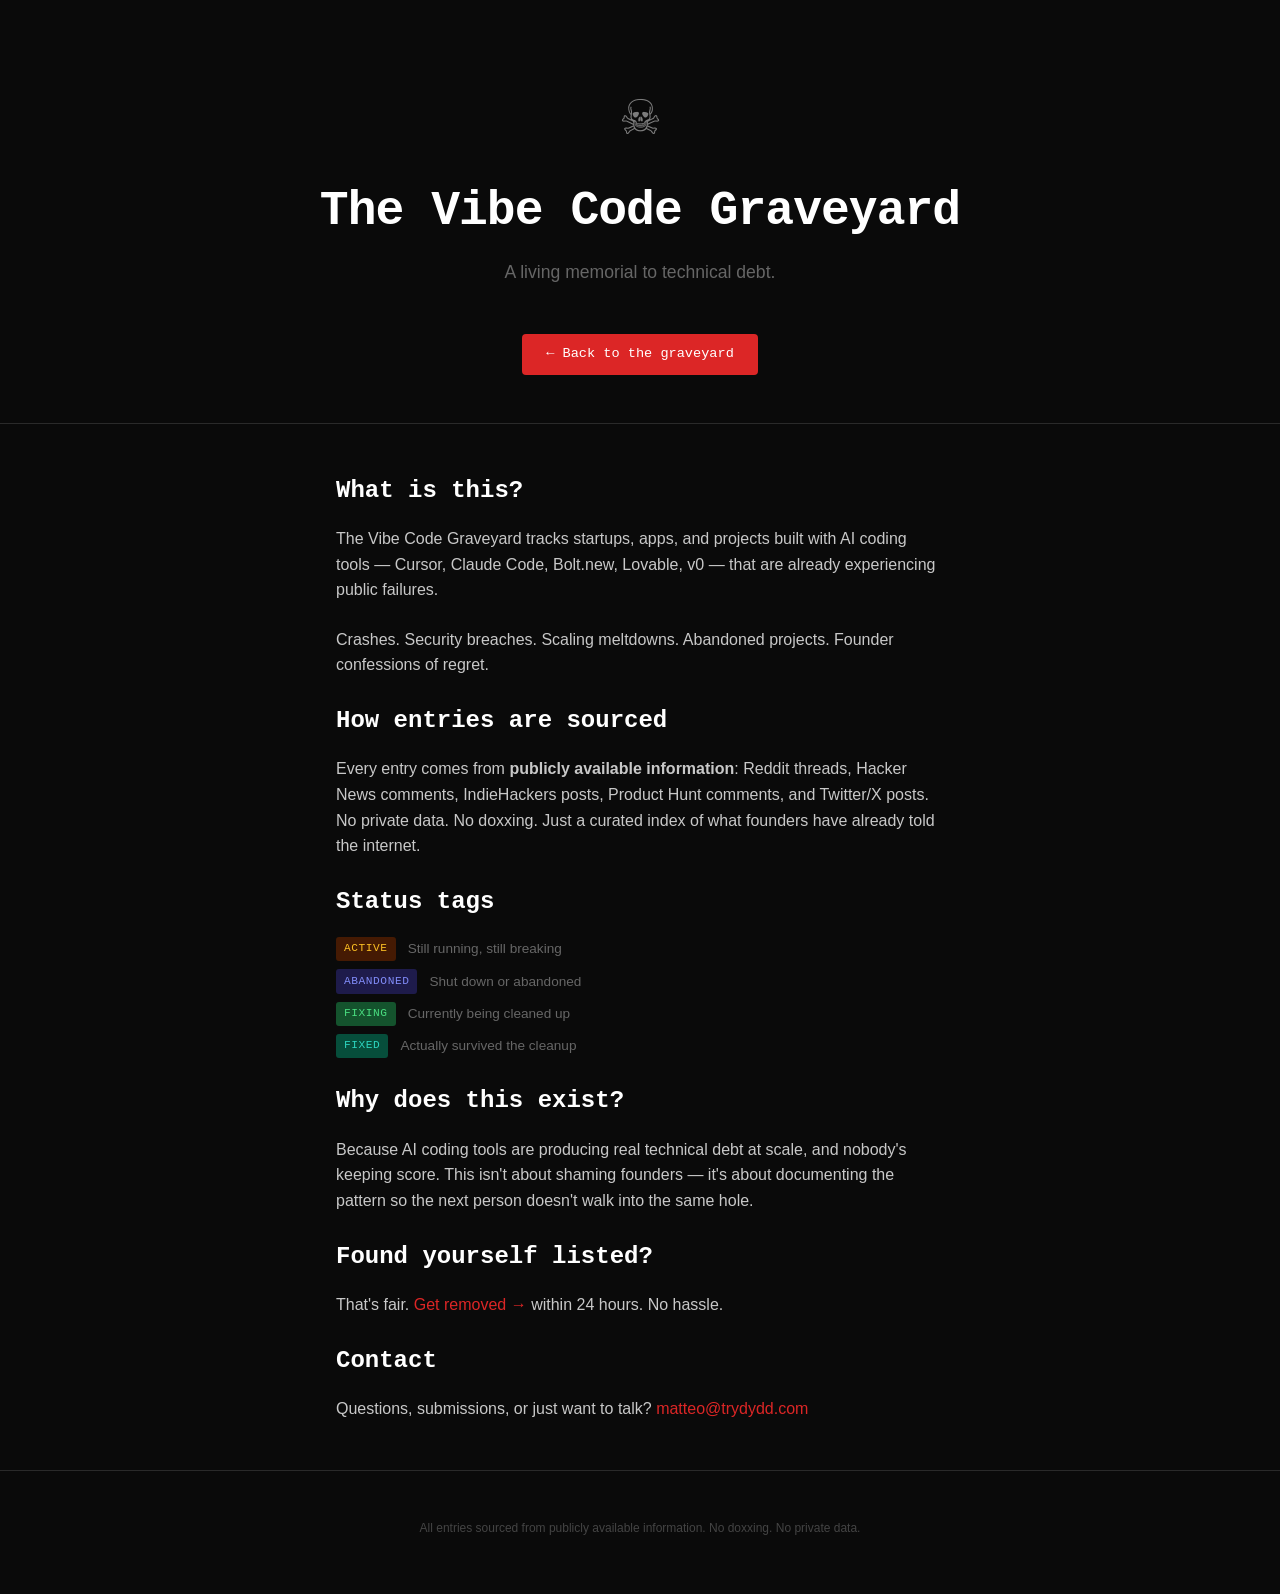
==== about.html @ 1b90cd61 "Initial: Vibe Code Graveyard — 12 seed entries, scraper, remove flow" ====
<!DOCTYPE html>
<html lang="en">
<head>
  <meta charset="UTF-8">
  <meta name="viewport" content="width=device-width, initial-scale=1.0">
  <title>About — The Vibe Code Graveyard</title>
  <link rel="stylesheet" href="style.css">
</head>
<body>
  <header>
    <div class="skull">☠</div>
    <h1>The Vibe Code Graveyard</h1>
    <p class="tagline">A living memorial to technical debt.</p>
    <a href="index.html" class="btn" style="margin-top: 1.5rem;">← Back to the graveyard</a>
  </header>

  <main style="max-width: 640px; margin: 0 auto; padding: 3rem 1rem;">
    <h2 style="font-family: var(--mono); color: #fff; margin-bottom: 1rem;">What is this?</h2>
    <p style="margin-bottom: 1.5rem; color: var(--text);">
      The Vibe Code Graveyard tracks startups, apps, and projects built with AI coding tools — Cursor, Claude Code, Bolt.new, Lovable, v0 — that are already experiencing public failures.
    </p>
    <p style="margin-bottom: 1.5rem; color: var(--text);">
      Crashes. Security breaches. Scaling meltdowns. Abandoned projects. Founder confessions of regret.
    </p>

    <h2 style="font-family: var(--mono); color: #fff; margin-bottom: 1rem;">How entries are sourced</h2>
    <p style="margin-bottom: 1.5rem; color: var(--text);">
      Every entry comes from <strong>publicly available information</strong>: Reddit threads, Hacker News comments, IndieHackers posts, Product Hunt comments, and Twitter/X posts. No private data. No doxxing. Just a curated index of what founders have already told the internet.
    </p>

    <h2 style="font-family: var(--mono); color: #fff; margin-bottom: 1rem;">Status tags</h2>
    <div style="display: flex; flex-direction: column; gap: 0.5rem; margin-bottom: 1.5rem;">
      <div style="display: flex; align-items: center; gap: 0.75rem;">
        <span class="entry-status status-active" style="font-size: 0.7rem;">Active</span>
        <span style="color: var(--text-dim); font-size: 0.85rem;">Still running, still breaking</span>
      </div>
      <div style="display: flex; align-items: center; gap: 0.75rem;">
        <span class="entry-status status-abandoned" style="font-size: 0.7rem;">Abandoned</span>
        <span style="color: var(--text-dim); font-size: 0.85rem;">Shut down or abandoned</span>
      </div>
      <div style="display: flex; align-items: center; gap: 0.75rem;">
        <span class="entry-status status-fixing" style="font-size: 0.7rem;">Fixing</span>
        <span style="color: var(--text-dim); font-size: 0.85rem;">Currently being cleaned up</span>
      </div>
      <div style="display: flex; align-items: center; gap: 0.75rem;">
        <span class="entry-status status-fixed" style="font-size: 0.7rem;">Fixed</span>
        <span style="color: var(--text-dim); font-size: 0.85rem;">Actually survived the cleanup</span>
      </div>
    </div>

    <h2 style="font-family: var(--mono); color: #fff; margin-bottom: 1rem;">Why does this exist?</h2>
    <p style="margin-bottom: 1.5rem; color: var(--text);">
      Because AI coding tools are producing real technical debt at scale, and nobody's keeping score. This isn't about shaming founders — it's about documenting the pattern so the next person doesn't walk into the same hole.
    </p>

    <h2 style="font-family: var(--mono); color: #fff; margin-bottom: 1rem;">Found yourself listed?</h2>
    <p style="margin-bottom: 1.5rem; color: var(--text);">
      That's fair. <a href="remove.html">Get removed →</a> within 24 hours. No hassle.
    </p>

    <h2 style="font-family: var(--mono); color: #fff; margin-bottom: 1rem;">Contact</h2>
    <p style="color: var(--text);">
      Questions, submissions, or just want to talk? <a href="mailto:matteo@trydydd.com">matteo@trydydd.com</a>
    </p>
  </main>

  <footer>
    <p class="fine-print">All entries sourced from publicly available information. No doxxing. No private data.</p>
  </footer>
</body>
</html>
---- style.css ----
/* === VIBE CODE GRAVEYARD — Dark, clinical, obituary aesthetic === */

:root {
  --bg: #0a0a0a;
  --surface: #141414;
  --surface-2: #1e1e1e;
  --border: #2a2a2a;
  --text: #c8c8c8;
  --text-dim: #666;
  --accent: #dc2626;
  --accent-dim: #7f1d1d;
  --mono: 'JetBrains Mono', 'Fira Code', 'SF Mono', monospace;
  --sans: -apple-system, BlinkMacSystemFont, 'Segoe UI', sans-serif;
}

* { margin: 0; padding: 0; box-sizing: border-box; }

body {
  background: var(--bg);
  color: var(--text);
  font-family: var(--sans);
  line-height: 1.6;
  min-height: 100vh;
}

a { color: var(--accent); text-decoration: none; }
a:hover { text-decoration: underline; }

/* HEADER */
header {
  text-align: center;
  padding: 5rem 1rem 3rem;
  border-bottom: 1px solid var(--border);
}

.skull {
  font-size: 3rem;
  margin-bottom: 1rem;
  opacity: 0.6;
}

h1 {
  font-family: var(--mono);
  font-size: clamp(1.75rem, 5vw, 3rem);
  color: #fff;
  letter-spacing: -0.02em;
  margin-bottom: 0.5rem;
}

.tagline {
  font-size: 1.1rem;
  color: var(--text-dim);
  max-width: 540px;
  margin: 0 auto 1.5rem;
}

.counter {
  font-family: var(--mono);
  font-size: 0.9rem;
  color: var(--accent);
  padding: 0.5rem 1rem;
  border: 1px solid var(--accent-dim);
  border-radius: 4px;
  display: inline-block;
}

/* FILTERS */
.filters {
  display: flex;
  justify-content: center;
  flex-wrap: wrap;
  gap: 0.5rem;
  padding: 1.5rem 1rem;
  border-bottom: 1px solid var(--border);
  background: var(--surface);
}

.filter-btn {
  font-family: var(--mono);
  font-size: 0.8rem;
  padding: 0.4rem 1rem;
  border: 1px solid var(--border);
  border-radius: 4px;
  background: transparent;
  color: var(--text-dim);
  cursor: pointer;
  transition: all 0.15s;
}

.filter-btn:hover {
  border-color: var(--accent);
  color: var(--accent);
}

.filter-btn.active {
  background: var(--accent);
  border-color: var(--accent);
  color: #fff;
}

/* GRAVEYARD GRID */
.graveyard {
  max-width: 1200px;
  margin: 0 auto;
  padding: 2rem 1rem;
}

.entries-grid {
  display: grid;
  grid-template-columns: repeat(auto-fill, minmax(340px, 1fr));
  gap: 1rem;
}

.entry-card {
  background: var(--surface);
  border: 1px solid var(--border);
  border-radius: 6px;
  padding: 1.25rem;
  transition: border-color 0.15s;
  display: flex;
  flex-direction: column;
  gap: 0.75rem;
}

.entry-card:hover {
  border-color: var(--accent-dim);
}

.entry-header {
  display: flex;
  justify-content: space-between;
  align-items: flex-start;
  gap: 0.5rem;
}

.entry-name {
  font-family: var(--mono);
  font-size: 1rem;
  color: #fff;
  font-weight: 600;
}

.entry-status {
  font-family: var(--mono);
  font-size: 0.65rem;
  text-transform: uppercase;
  letter-spacing: 0.05em;
  padding: 0.2rem 0.5rem;
  border-radius: 3px;
  white-space: nowrap;
  flex-shrink: 0;
}

.status-active { background: #451a03; color: #fbbf24; }
.status-abandoned { background: #1e1b4b; color: #818cf8; }
.status-fixing { background: #14532d; color: #4ade80; }
.status-fixed { background: #064e3b; color: #2dd4bf; }

.entry-tool {
  font-family: var(--mono);
  font-size: 0.75rem;
  color: var(--accent);
  text-transform: uppercase;
  letter-spacing: 0.03em;
}

.entry-description {
  font-size: 0.9rem;
  color: var(--text);
  line-height: 1.5;
}

.entry-meta {
  font-family: var(--mono);
  font-size: 0.7rem;
  color: var(--text-dim);
  display: flex;
  justify-content: space-between;
  align-items: center;
  margin-top: auto;
}

.entry-link {
  font-family: var(--mono);
  font-size: 0.75rem;
  color: var(--accent);
}

.entry-source {
  font-size: 0.7rem;
  color: var(--text-dim);
}

/* ABOUT PREVIEW */
.about-preview {
  max-width: 640px;
  margin: 3rem auto;
  padding: 2rem;
  text-align: center;
  border-top: 1px solid var(--border);
}

.about-preview h2 {
  font-family: var(--mono);
  color: #fff;
  margin-bottom: 1rem;
  font-size: 1.25rem;
}

.about-preview p {
  color: var(--text-dim);
  margin-bottom: 1rem;
  font-size: 0.95rem;
}

.btn {
  display: inline-block;
  font-family: var(--mono);
  font-size: 0.85rem;
  padding: 0.6rem 1.5rem;
  background: var(--accent);
  color: #fff;
  border-radius: 4px;
  text-decoration: none;
  transition: background 0.15s;
}

.btn:hover {
  background: #b91c1c;
  text-decoration: none;
}

/* FOOTER */
footer {
  text-align: center;
  padding: 3rem 1rem;
  border-top: 1px solid var(--border);
  color: var(--text-dim);
  font-size: 0.85rem;
}

footer p { margin-bottom: 0.5rem; }

.fine-print {
  font-size: 0.75rem;
  color: #444;
}

.contact {
  margin-top: 1rem;
}

/* RESPONSIVE */
@media (max-width: 480px) {
  .entries-grid {
    grid-template-columns: 1fr;
  }

  header { padding: 3rem 1rem 2rem; }

  .filters { padding: 1rem; }

  .filter-btn { font-size: 0.7rem; padding: 0.3rem 0.6rem; }
}

/* ENTRY FADE-IN ANIMATION */
@keyframes fadeIn {
  from { opacity: 0; transform: translateY(8px); }
  to { opacity: 1; transform: translateY(0); }
}

.entry-card {
  animation: fadeIn 0.3s ease-out;
}
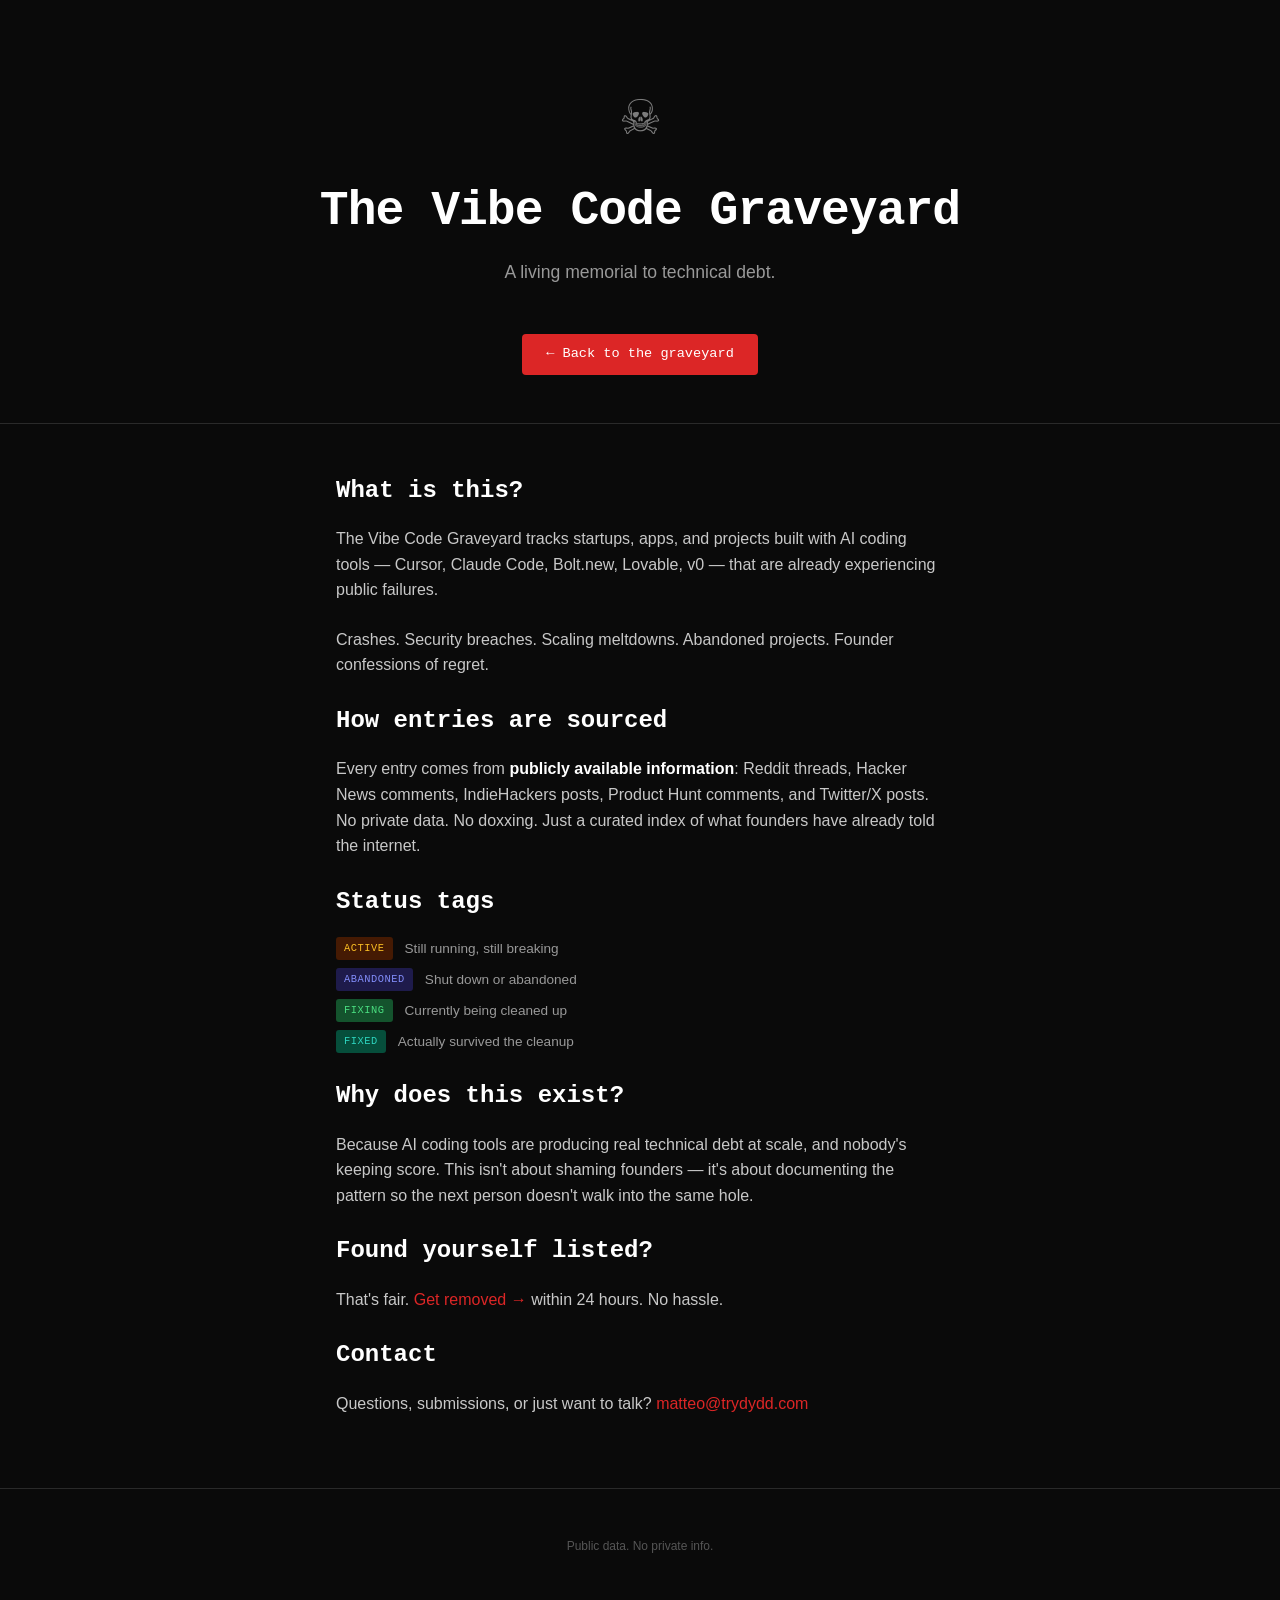
==== commit e0f355ea: "Audit pass: focus styles, inline→CSS classes, tablet breakpoint, reduced-motion, aria labels, trimme" ====
--- a/about.html
+++ b/about.html
@@ -8,64 +8,64 @@
 </head>
 <body>
   <header>
-    <div class="skull">☠</div>
+    <div class="skull" aria-hidden="true">☠</div>
     <h1>The Vibe Code Graveyard</h1>
     <p class="tagline">A living memorial to technical debt.</p>
     <a href="index.html" class="btn" style="margin-top: 1.5rem;">← Back to the graveyard</a>
   </header>
 
-  <main style="max-width: 640px; margin: 0 auto; padding: 3rem 1rem;">
-    <h2 style="font-family: var(--mono); color: #fff; margin-bottom: 1rem;">What is this?</h2>
-    <p style="margin-bottom: 1.5rem; color: var(--text);">
+  <main class="about-main">
+    <h2>What is this?</h2>
+    <p>
       The Vibe Code Graveyard tracks startups, apps, and projects built with AI coding tools — Cursor, Claude Code, Bolt.new, Lovable, v0 — that are already experiencing public failures.
     </p>
-    <p style="margin-bottom: 1.5rem; color: var(--text);">
+    <p>
       Crashes. Security breaches. Scaling meltdowns. Abandoned projects. Founder confessions of regret.
     </p>
 
-    <h2 style="font-family: var(--mono); color: #fff; margin-bottom: 1rem;">How entries are sourced</h2>
-    <p style="margin-bottom: 1.5rem; color: var(--text);">
+    <h2>How entries are sourced</h2>
+    <p>
       Every entry comes from <strong>publicly available information</strong>: Reddit threads, Hacker News comments, IndieHackers posts, Product Hunt comments, and Twitter/X posts. No private data. No doxxing. Just a curated index of what founders have already told the internet.
     </p>
 
-    <h2 style="font-family: var(--mono); color: #fff; margin-bottom: 1rem;">Status tags</h2>
-    <div style="display: flex; flex-direction: column; gap: 0.5rem; margin-bottom: 1.5rem;">
-      <div style="display: flex; align-items: center; gap: 0.75rem;">
-        <span class="entry-status status-active" style="font-size: 0.7rem;">Active</span>
-        <span style="color: var(--text-dim); font-size: 0.85rem;">Still running, still breaking</span>
+    <h2>Status tags</h2>
+    <div class="status-list">
+      <div class="status-item">
+        <span class="entry-status status-active">Active</span>
+        <span>Still running, still breaking</span>
       </div>
-      <div style="display: flex; align-items: center; gap: 0.75rem;">
-        <span class="entry-status status-abandoned" style="font-size: 0.7rem;">Abandoned</span>
-        <span style="color: var(--text-dim); font-size: 0.85rem;">Shut down or abandoned</span>
+      <div class="status-item">
+        <span class="entry-status status-abandoned">Abandoned</span>
+        <span>Shut down or abandoned</span>
       </div>
-      <div style="display: flex; align-items: center; gap: 0.75rem;">
-        <span class="entry-status status-fixing" style="font-size: 0.7rem;">Fixing</span>
-        <span style="color: var(--text-dim); font-size: 0.85rem;">Currently being cleaned up</span>
+      <div class="status-item">
+        <span class="entry-status status-fixing">Fixing</span>
+        <span>Currently being cleaned up</span>
       </div>
-      <div style="display: flex; align-items: center; gap: 0.75rem;">
-        <span class="entry-status status-fixed" style="font-size: 0.7rem;">Fixed</span>
-        <span style="color: var(--text-dim); font-size: 0.85rem;">Actually survived the cleanup</span>
+      <div class="status-item">
+        <span class="entry-status status-fixed">Fixed</span>
+        <span>Actually survived the cleanup</span>
       </div>
     </div>
 
-    <h2 style="font-family: var(--mono); color: #fff; margin-bottom: 1rem;">Why does this exist?</h2>
-    <p style="margin-bottom: 1.5rem; color: var(--text);">
+    <h2>Why does this exist?</h2>
+    <p>
       Because AI coding tools are producing real technical debt at scale, and nobody's keeping score. This isn't about shaming founders — it's about documenting the pattern so the next person doesn't walk into the same hole.
     </p>
 
-    <h2 style="font-family: var(--mono); color: #fff; margin-bottom: 1rem;">Found yourself listed?</h2>
-    <p style="margin-bottom: 1.5rem; color: var(--text);">
+    <h2>Found yourself listed?</h2>
+    <p>
       That's fair. <a href="remove.html">Get removed →</a> within 24 hours. No hassle.
     </p>
 
-    <h2 style="font-family: var(--mono); color: #fff; margin-bottom: 1rem;">Contact</h2>
-    <p style="color: var(--text);">
+    <h2>Contact</h2>
+    <p>
       Questions, submissions, or just want to talk? <a href="mailto:matteo@trydydd.com">matteo@trydydd.com</a>
     </p>
   </main>
 
   <footer>
-    <p class="fine-print">All entries sourced from publicly available information. No doxxing. No private data.</p>
+    <p class="fine-print">Public data. No private info.</p>
   </footer>
 </body>
 </html>
--- a/style.css
+++ b/style.css
@@ -6,11 +6,22 @@
   --surface-2: #1e1e1e;
   --border: #2a2a2a;
   --text: #c8c8c8;
-  --text-dim: #666;
+  --text-dim: #999;
+  --fine: #555;
   --accent: #dc2626;
   --accent-dim: #7f1d1d;
   --mono: 'JetBrains Mono', 'Fira Code', 'SF Mono', monospace;
   --sans: -apple-system, BlinkMacSystemFont, 'Segoe UI', sans-serif;
+
+  /* Status colors */
+  --status-active-bg: #451a03;
+  --status-active-fg: #fbbf24;
+  --status-abandoned-bg: #1e1b4b;
+  --status-abandoned-fg: #818cf8;
+  --status-fixing-bg: #14532d;
+  --status-fixing-fg: #4ade80;
+  --status-fixed-bg: #064e3b;
+  --status-fixed-fg: #2dd4bf;
 }
 
 * { margin: 0; padding: 0; box-sizing: border-box; }
@@ -25,6 +36,12 @@
 
 a { color: var(--accent); text-decoration: none; }
 a:hover { text-decoration: underline; }
+
+/* FOCUS — accessible keyboard navigation */
+*:focus-visible {
+  outline: 2px solid var(--accent);
+  outline-offset: 2px;
+}
 
 /* HEADER */
 header {
@@ -151,10 +168,10 @@
   flex-shrink: 0;
 }
 
-.status-active { background: #451a03; color: #fbbf24; }
-.status-abandoned { background: #1e1b4b; color: #818cf8; }
-.status-fixing { background: #14532d; color: #4ade80; }
-.status-fixed { background: #064e3b; color: #2dd4bf; }
+.status-active { background: var(--status-active-bg); color: var(--status-active-fg); }
+.status-abandoned { background: var(--status-abandoned-bg); color: var(--status-abandoned-fg); }
+.status-fixing { background: var(--status-fixing-bg); color: var(--status-fixing-fg); }
+.status-fixed { background: var(--status-fixed-bg); color: var(--status-fixed-fg); }
 
 .entry-tool {
   font-family: var(--mono);
@@ -213,6 +230,7 @@
   font-size: 0.95rem;
 }
 
+/* BUTTONS */
 .btn {
   display: inline-block;
   font-family: var(--mono);
@@ -228,6 +246,11 @@
 .btn:hover {
   background: #b91c1c;
   text-decoration: none;
+}
+
+.btn:disabled {
+  opacity: 0.5;
+  cursor: not-allowed;
 }
 
 /* FOOTER */
@@ -243,14 +266,188 @@
 
 .fine-print {
   font-size: 0.75rem;
-  color: #444;
+  color: var(--fine);
 }
 
 .contact {
   margin-top: 1rem;
 }
 
-/* RESPONSIVE */
+/* ====== REMOVAL PAGE ====== */
+.remove-main {
+  max-width: 540px;
+  margin: 0 auto;
+  padding: 3rem 1rem;
+}
+
+.remove-panel {
+  background: var(--surface);
+  border: 1px solid var(--border);
+  border-radius: 6px;
+  padding: 2rem;
+  margin-bottom: 2rem;
+}
+
+.remove-panel h2 {
+  font-family: var(--mono);
+  color: #fff;
+  font-size: 1.1rem;
+  margin-bottom: 1.5rem;
+}
+
+.form-group {
+  margin-bottom: 1.25rem;
+}
+
+.form-label {
+  display: block;
+  font-family: var(--mono);
+  font-size: 0.8rem;
+  color: var(--text-dim);
+  margin-bottom: 0.4rem;
+}
+
+.form-input {
+  width: 100%;
+  padding: 0.6rem 0.75rem;
+  background: var(--bg);
+  border: 1px solid var(--border);
+  border-radius: 4px;
+  color: var(--text);
+  font-family: var(--mono);
+  font-size: 0.9rem;
+  transition: border-color 0.15s;
+}
+
+.form-input:focus {
+  border-color: var(--accent);
+  outline: none;
+}
+
+.form-checkbox-group {
+  margin-bottom: 1.5rem;
+}
+
+.form-checkbox-label {
+  display: flex;
+  align-items: flex-start;
+  gap: 0.5rem;
+  cursor: pointer;
+}
+
+.form-checkbox-label input {
+  margin-top: 0.2rem;
+  accent-color: var(--accent);
+}
+
+.form-checkbox-text {
+  font-size: 0.85rem;
+  color: var(--text);
+  line-height: 1.4;
+}
+
+.form-submit {
+  width: 100%;
+  text-align: center;
+  border: none;
+  cursor: pointer;
+  font-family: var(--mono);
+}
+
+.form-status {
+  display: none;
+  margin-top: 1rem;
+  padding: 0.75rem 1rem;
+  border-radius: 4px;
+  font-family: var(--mono);
+  font-size: 0.85rem;
+}
+
+.form-status.visible { display: block; }
+.form-status.success { background: var(--status-fixing-bg); color: var(--status-fixing-fg); }
+.form-status.warning { background: var(--status-active-bg); color: var(--status-active-fg); }
+
+/* Fallback email panel */
+.fallback-panel {
+  background: var(--surface);
+  border: 1px solid var(--accent-dim);
+  border-radius: 6px;
+  padding: 1.5rem;
+}
+
+.fallback-panel h3 {
+  font-family: var(--mono);
+  color: #fff;
+  font-size: 0.95rem;
+  margin-bottom: 0.75rem;
+}
+
+.fallback-panel p {
+  color: var(--text-dim);
+  font-size: 0.85rem;
+  margin-bottom: 0;
+}
+
+/* ====== ABOUT PAGE ====== */
+.about-main {
+  max-width: 640px;
+  margin: 0 auto;
+  padding: 3rem 1rem;
+}
+
+.about-main h2 {
+  font-family: var(--mono);
+  color: #fff;
+  margin-bottom: 1rem;
+}
+
+.about-main p {
+  margin-bottom: 1.5rem;
+  color: var(--text);
+}
+
+.about-main strong {
+  color: #fff;
+}
+
+.status-list {
+  display: flex;
+  flex-direction: column;
+  gap: 0.5rem;
+  margin-bottom: 1.5rem;
+}
+
+.status-item {
+  display: flex;
+  align-items: center;
+  gap: 0.75rem;
+}
+
+.status-item span:last-child {
+  color: var(--text-dim);
+  font-size: 0.85rem;
+}
+
+/* ENTRY FADE-IN ANIMATION */
+@keyframes fadeIn {
+  from { opacity: 0; transform: translateY(8px); }
+  to { opacity: 1; transform: translateY(0); }
+}
+
+@media (prefers-reduced-motion: no-preference) {
+  .entry-card {
+    animation: fadeIn 0.3s ease-out;
+  }
+}
+
+/* RESPONSIVE — Tablet */
+@media (max-width: 768px) and (min-width: 481px) {
+  .entries-grid {
+    grid-template-columns: repeat(2, 1fr);
+  }
+}
+
+/* RESPONSIVE — Mobile */
 @media (max-width: 480px) {
   .entries-grid {
     grid-template-columns: 1fr;
@@ -258,17 +455,15 @@
 
   header { padding: 3rem 1rem 2rem; }
 
-  .filters { padding: 1rem; }
-
-  .filter-btn { font-size: 0.7rem; padding: 0.3rem 0.6rem; }
-}
-
-/* ENTRY FADE-IN ANIMATION */
-@keyframes fadeIn {
-  from { opacity: 0; transform: translateY(8px); }
-  to { opacity: 1; transform: translateY(0); }
-}
-
-.entry-card {
-  animation: fadeIn 0.3s ease-out;
-}
+  .filters {
+    padding: 1rem;
+    justify-content: flex-start;
+    overflow-x: auto;
+    flex-wrap: nowrap;
+    -webkit-overflow-scrolling: touch;
+    scrollbar-width: none;
+  }
+  .filters::-webkit-scrollbar { display: none; }
+
+  .filter-btn { flex-shrink: 0; font-size: 0.7rem; padding: 0.3rem 0.6rem; }
+}
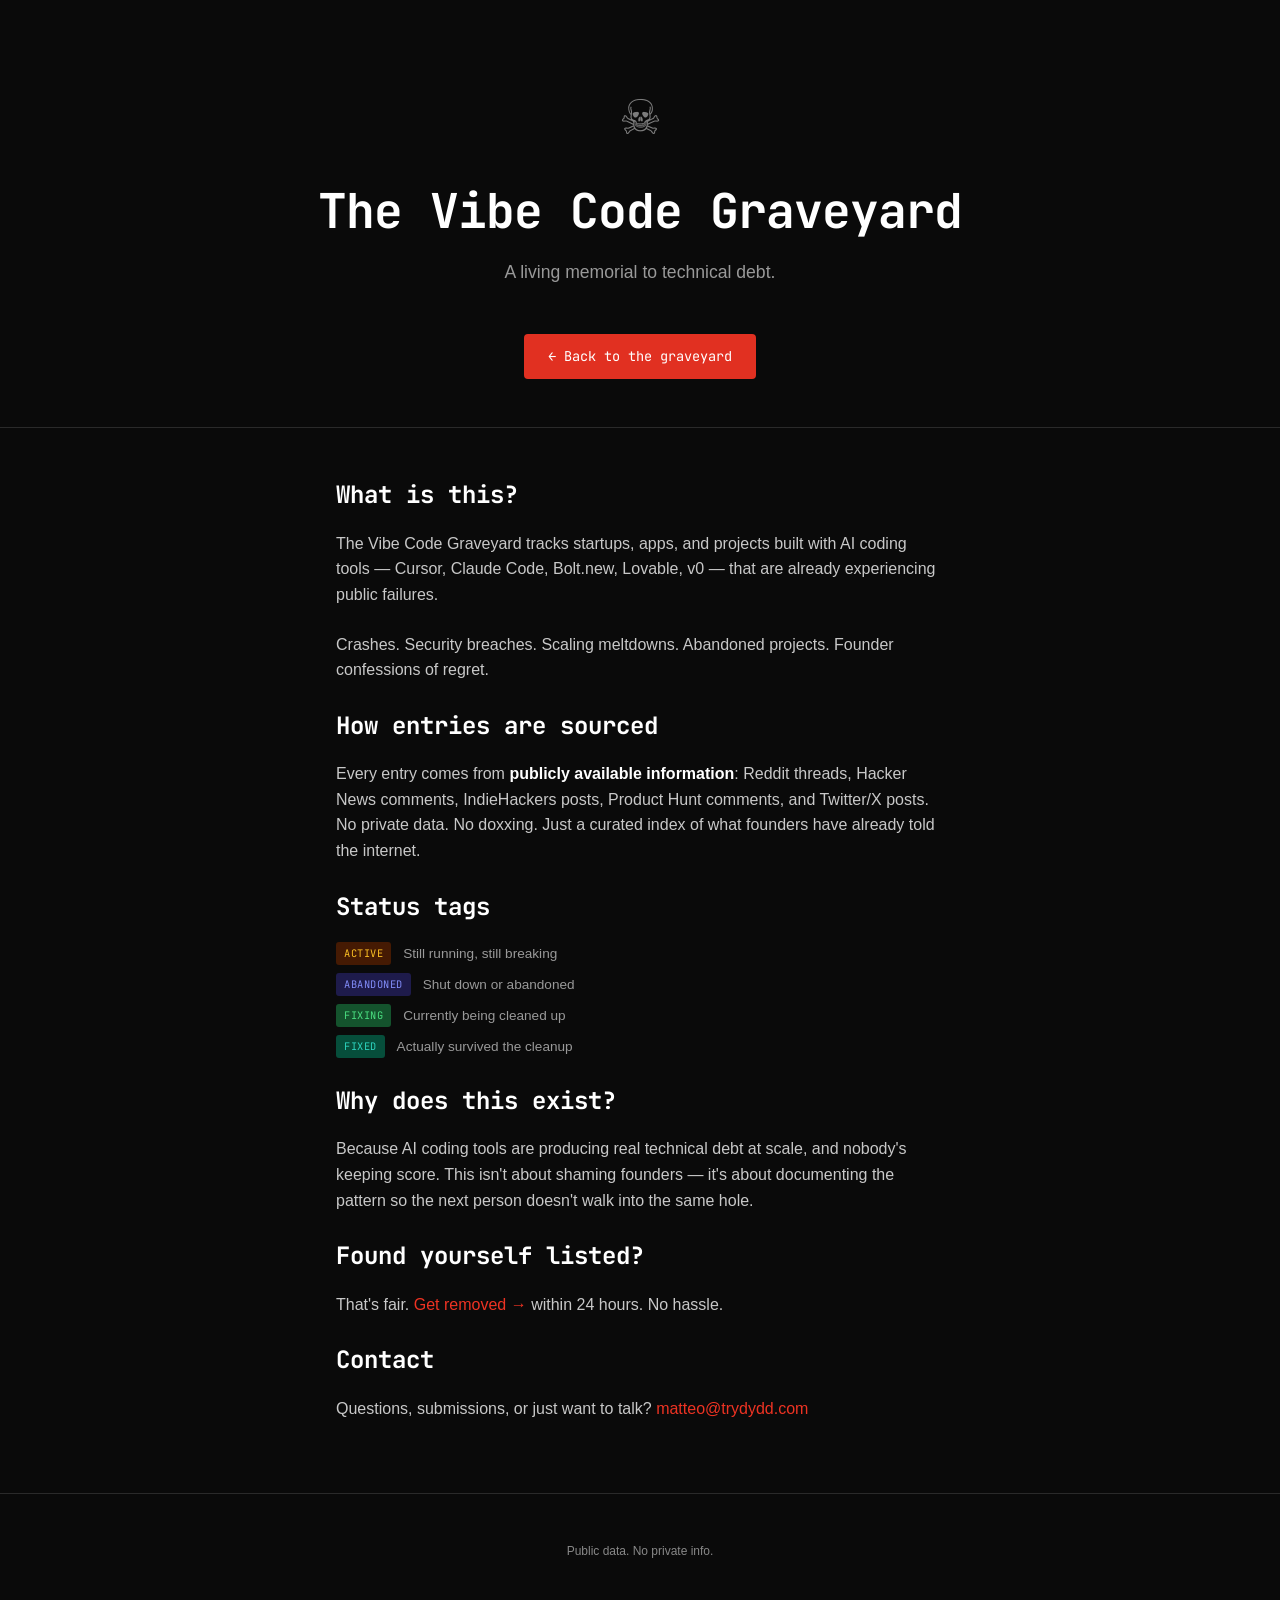
==== commit 786fb781: "Polish: fix contrast, tokenize colors, tighten typography & motion - Split accent into --accent (tex" ====
--- a/about.html
+++ b/about.html
@@ -4,17 +4,27 @@
   <meta charset="UTF-8">
   <meta name="viewport" content="width=device-width, initial-scale=1.0">
   <title>About — The Vibe Code Graveyard</title>
+  <meta name="description" content="How the Vibe Code Graveyard works — entry sourcing, status tags, and removal policy.">
+  <link rel="canonical" href="https://vibegraveyard.com/about.html">
+  <meta property="og:title" content="About — The Vibe Code Graveyard">
+  <meta property="og:description" content="How the Vibe Code Graveyard works — entry sourcing, status tags, and removal policy.">
+  <meta property="og:type" content="website">
+  <meta name="twitter:card" content="summary">
   <link rel="stylesheet" href="style.css">
+  <link rel="preconnect" href="https://fonts.googleapis.com">
+  <link rel="preconnect" href="https://fonts.gstatic.com" crossorigin>
+  <link href="https://fonts.googleapis.com/css2?family=JetBrains+Mono:wght@400;600;700&display=swap" rel="stylesheet">
 </head>
 <body>
+  <a href="#main-content" class="skip-link">Skip to content</a>
   <header>
     <div class="skull" aria-hidden="true">☠</div>
     <h1>The Vibe Code Graveyard</h1>
     <p class="tagline">A living memorial to technical debt.</p>
-    <a href="index.html" class="btn" style="margin-top: 1.5rem;">← Back to the graveyard</a>
+    <a href="index.html" class="btn back-link">← Back to the graveyard</a>
   </header>
 
-  <main class="about-main">
+  <main class="about-main" id="main-content">
     <h2>What is this?</h2>
     <p>
       The Vibe Code Graveyard tracks startups, apps, and projects built with AI coding tools — Cursor, Claude Code, Bolt.new, Lovable, v0 — that are already experiencing public failures.
--- a/style.css
+++ b/style.css
@@ -7,9 +7,11 @@
   --border: #2a2a2a;
   --text: #c8c8c8;
   --text-dim: #999;
-  --fine: #555;
-  --accent: #dc2626;
+  --fine: #888;
+  --accent: #ee3323;
+  --accent-bg: #e13021;
   --accent-dim: #7f1d1d;
+  --white: #ffffff;
   --mono: 'JetBrains Mono', 'Fira Code', 'SF Mono', monospace;
   --sans: -apple-system, BlinkMacSystemFont, 'Segoe UI', sans-serif;
 
@@ -59,9 +61,10 @@
 h1 {
   font-family: var(--mono);
   font-size: clamp(1.75rem, 5vw, 3rem);
-  color: #fff;
+  color: var(--white);
   letter-spacing: -0.02em;
   margin-bottom: 0.5rem;
+  text-wrap: balance;
 }
 
 .tagline {
@@ -94,14 +97,14 @@
 
 .filter-btn {
   font-family: var(--mono);
-  font-size: 0.8rem;
-  padding: 0.4rem 1rem;
+  font-size: 0.85rem;
+  padding: 0.65rem 1rem;
   border: 1px solid var(--border);
   border-radius: 4px;
   background: transparent;
   color: var(--text-dim);
   cursor: pointer;
-  transition: all 0.15s;
+  transition: border-color 0.15s, color 0.15s;
 }
 
 .filter-btn:hover {
@@ -110,9 +113,9 @@
 }
 
 .filter-btn.active {
-  background: var(--accent);
-  border-color: var(--accent);
-  color: #fff;
+  background: var(--accent-bg);
+  border-color: var(--accent-bg);
+  color: var(--white);
 }
 
 /* GRAVEYARD GRID */
@@ -153,7 +156,7 @@
 .entry-name {
   font-family: var(--mono);
   font-size: 1rem;
-  color: #fff;
+  color: var(--white);
   font-weight: 600;
 }
 
@@ -219,9 +222,10 @@
 
 .about-preview h2 {
   font-family: var(--mono);
-  color: #fff;
+  color: var(--white);
   margin-bottom: 1rem;
   font-size: 1.25rem;
+  text-wrap: balance;
 }
 
 .about-preview p {
@@ -235,16 +239,16 @@
   display: inline-block;
   font-family: var(--mono);
   font-size: 0.85rem;
-  padding: 0.6rem 1.5rem;
-  background: var(--accent);
-  color: #fff;
+  padding: 0.75rem 1.5rem;
+  background: var(--accent-bg);
+  color: var(--white);
   border-radius: 4px;
   text-decoration: none;
-  transition: background 0.15s;
+  transition: background-color 0.15s;
 }
 
 .btn:hover {
-  background: #b91c1c;
+  background: var(--accent-hover);
   text-decoration: none;
 }
 
@@ -252,6 +256,9 @@
   opacity: 0.5;
   cursor: not-allowed;
 }
+
+.back-link { margin-top: 1.5rem; }
+.back-link--compact { margin-top: 1rem; }
 
 /* FOOTER */
 footer {
@@ -290,9 +297,10 @@
 
 .remove-panel h2 {
   font-family: var(--mono);
-  color: #fff;
+  color: var(--white);
   font-size: 1.1rem;
   margin-bottom: 1.5rem;
+  text-wrap: balance;
 }
 
 .form-group {
@@ -377,9 +385,10 @@
 
 .fallback-panel h3 {
   font-family: var(--mono);
-  color: #fff;
+  color: var(--white);
   font-size: 0.95rem;
   margin-bottom: 0.75rem;
+  text-wrap: balance;
 }
 
 .fallback-panel p {
@@ -397,8 +406,9 @@
 
 .about-main h2 {
   font-family: var(--mono);
-  color: #fff;
+  color: var(--white);
   margin-bottom: 1rem;
+  text-wrap: balance;
 }
 
 .about-main p {
@@ -407,7 +417,7 @@
 }
 
 .about-main strong {
-  color: #fff;
+  color: var(--white);
 }
 
 .status-list {
@@ -438,6 +448,44 @@
   .entry-card {
     animation: fadeIn 0.3s ease-out;
   }
+}
+
+/* SKIP LINK — accessible keyboard navigation */
+.skip-link {
+  position: absolute;
+  left: -9999px;
+  top: auto;
+  width: 1px;
+  height: 1px;
+  overflow: hidden;
+  z-index: 100;
+}
+.skip-link:focus {
+  position: static;
+  width: auto;
+  height: auto;
+  overflow: visible;
+  background: var(--accent);
+  color: var(--white);
+}
+
+/* REDUCED MOTION — kill all transitions and animations */
+@media (prefers-reduced-motion: reduce) {
+  *, *::before, *::after {
+    transition-duration: 0.01ms !important;
+    animation-duration: 0.01ms !important;
+    animation-iteration-count: 1 !important;
+  }
+}
+
+/* NO RESULTS — empty state */
+.no-results {
+  color: var(--text-dim);
+  font-family: var(--mono);
+  font-size: 0.85rem;
+  grid-column: 1 / -1;
+  text-align: center;
+  padding: 3rem 0;
 }
 
 /* RESPONSIVE — Tablet */
@@ -465,5 +513,5 @@
   }
   .filters::-webkit-scrollbar { display: none; }
 
-  .filter-btn { flex-shrink: 0; font-size: 0.7rem; padding: 0.3rem 0.6rem; }
-}
+  .filter-btn { flex-shrink: 0; font-size: 0.8rem; padding: 0.55rem 0.75rem; }
+}
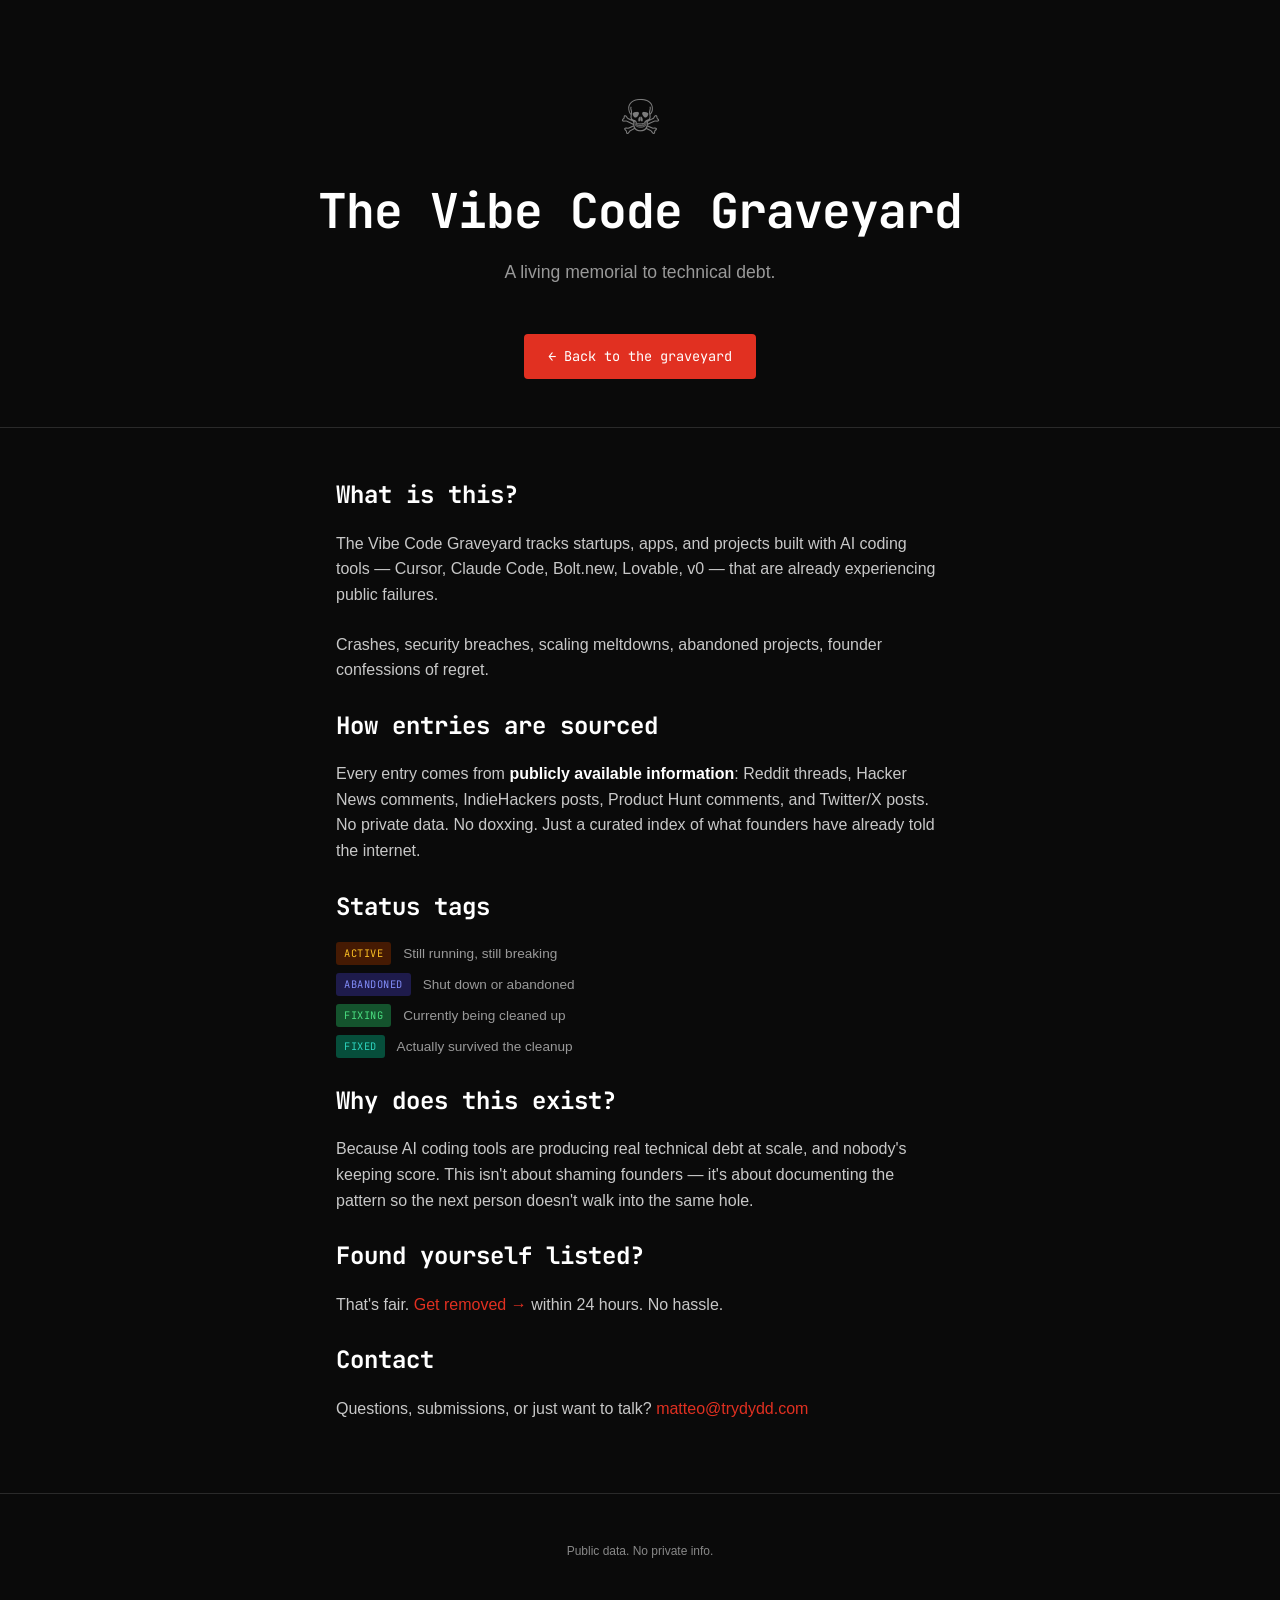
==== commit ca3e0691: "Fix color system, filter bugs, counter duplication, and XSS vulnerabilities - CSS: correct --accent " ====
--- a/about.html
+++ b/about.html
@@ -30,7 +30,7 @@
       The Vibe Code Graveyard tracks startups, apps, and projects built with AI coding tools — Cursor, Claude Code, Bolt.new, Lovable, v0 — that are already experiencing public failures.
     </p>
     <p>
-      Crashes. Security breaches. Scaling meltdowns. Abandoned projects. Founder confessions of regret.
+      Crashes, security breaches, scaling meltdowns, abandoned projects, founder confessions of regret.
     </p>
 
     <h2>How entries are sourced</h2>
--- a/style.css
+++ b/style.css
@@ -8,8 +8,8 @@
   --text: #c8c8c8;
   --text-dim: #999;
   --fine: #888;
-  --accent: #ee3323;
-  --accent-bg: #e13021;
+  --accent: #e13021;
+  --accent-hover: #b91c1c;
   --accent-dim: #7f1d1d;
   --white: #ffffff;
   --mono: 'JetBrains Mono', 'Fira Code', 'SF Mono', monospace;
@@ -113,8 +113,8 @@
 }
 
 .filter-btn.active {
-  background: var(--accent-bg);
-  border-color: var(--accent-bg);
+  background: var(--accent);
+  border-color: var(--accent);
   color: var(--white);
 }
 
@@ -240,7 +240,7 @@
   font-family: var(--mono);
   font-size: 0.85rem;
   padding: 0.75rem 1.5rem;
-  background: var(--accent-bg);
+  background: var(--accent);
   color: var(--white);
   border-radius: 4px;
   text-decoration: none;
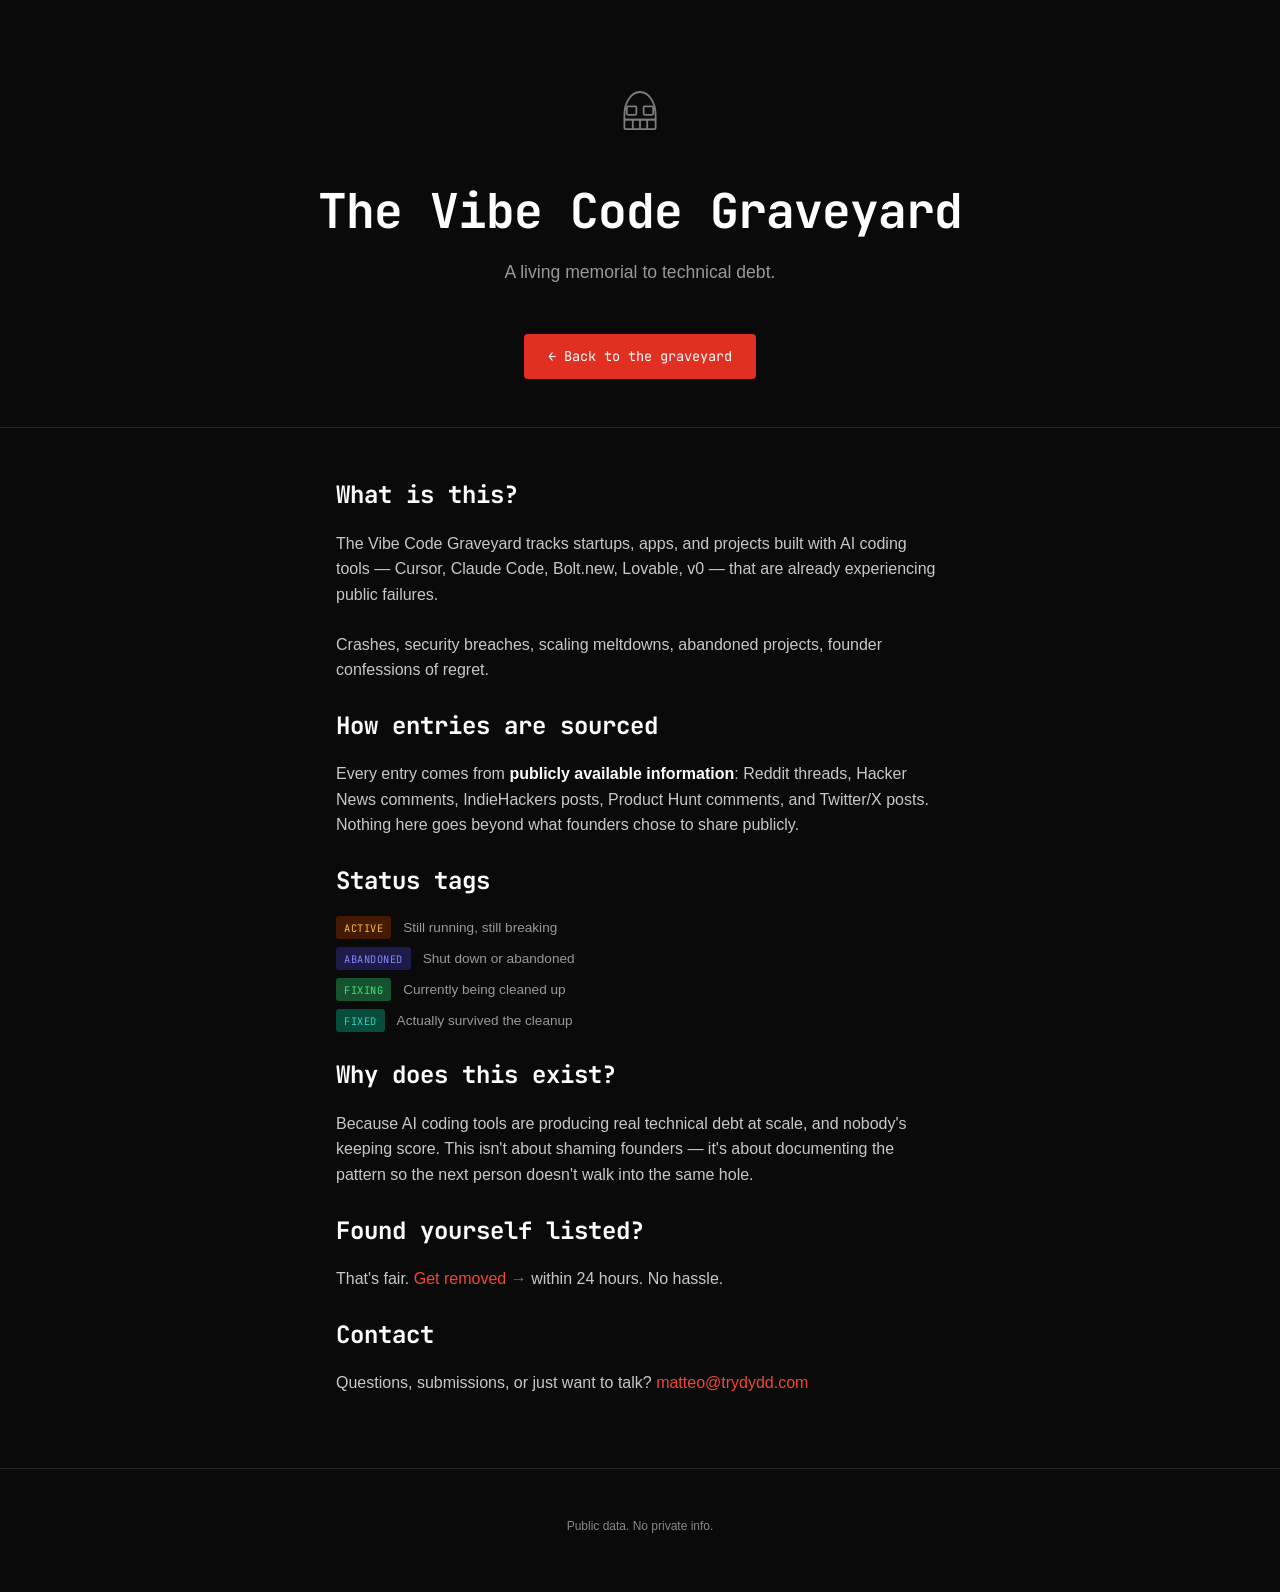
==== commit 4171ceef: "Fix all audit findings: contrast, touch targets, a11y, copy, tokens Accessibility (P1): - Split --ac" ====
--- a/about.html
+++ b/about.html
@@ -18,7 +18,17 @@
 <body>
   <a href="#main-content" class="skip-link">Skip to content</a>
   <header>
-    <div class="skull" aria-hidden="true">☠</div>
+    <div class="skull" aria-hidden="true">
+      <svg width="1em" height="1em" viewBox="0 0 40 40" fill="none" stroke="currentColor" stroke-width="1.5">
+        <path d="M7 28V24A13 19 0 0 1 33 24V28H7Z"/>
+        <rect x="7" y="28" width="26" height="8" rx="1"/>
+        <rect x="9" y="17" width="8" height="7" rx="1"/>
+        <rect x="23" y="17" width="8" height="7" rx="1"/>
+        <line x1="14" y1="28" x2="14" y2="36"/>
+        <line x1="20" y1="28" x2="20" y2="36"/>
+        <line x1="26" y1="28" x2="26" y2="36"/>
+      </svg>
+    </div>
     <h1>The Vibe Code Graveyard</h1>
     <p class="tagline">A living memorial to technical debt.</p>
     <a href="index.html" class="btn back-link">← Back to the graveyard</a>
@@ -35,7 +45,7 @@
 
     <h2>How entries are sourced</h2>
     <p>
-      Every entry comes from <strong>publicly available information</strong>: Reddit threads, Hacker News comments, IndieHackers posts, Product Hunt comments, and Twitter/X posts. No private data. No doxxing. Just a curated index of what founders have already told the internet.
+      Every entry comes from <strong>publicly available information</strong>: Reddit threads, Hacker News comments, IndieHackers posts, Product Hunt comments, and Twitter/X posts. Nothing here goes beyond what founders chose to share publicly.
     </p>
 
     <h2>Status tags</h2>
--- a/style.css
+++ b/style.css
@@ -9,6 +9,7 @@
   --text-dim: #999;
   --fine: #888;
   --accent: #e13021;
+  --accent-text: #f04832;
   --accent-hover: #b91c1c;
   --accent-dim: #7f1d1d;
   --white: #ffffff;
@@ -36,7 +37,7 @@
   min-height: 100vh;
 }
 
-a { color: var(--accent); text-decoration: none; }
+a { color: var(--accent-text); text-decoration: none; }
 a:hover { text-decoration: underline; }
 
 /* FOCUS — accessible keyboard navigation */
@@ -77,7 +78,7 @@
 .counter {
   font-family: var(--mono);
   font-size: 0.9rem;
-  color: var(--accent);
+  color: var(--accent-text);
   padding: 0.5rem 1rem;
   border: 1px solid var(--accent-dim);
   border-radius: 4px;
@@ -98,7 +99,7 @@
 .filter-btn {
   font-family: var(--mono);
   font-size: 0.85rem;
-  padding: 0.65rem 1rem;
+  padding: 0.75rem 1rem;
   border: 1px solid var(--border);
   border-radius: 4px;
   background: transparent;
@@ -109,7 +110,7 @@
 
 .filter-btn:hover {
   border-color: var(--accent);
-  color: var(--accent);
+  color: var(--accent-text);
 }
 
 .filter-btn.active {
@@ -179,7 +180,7 @@
 .entry-tool {
   font-family: var(--mono);
   font-size: 0.75rem;
-  color: var(--accent);
+  color: var(--accent-text);
   text-transform: uppercase;
   letter-spacing: 0.03em;
 }
@@ -203,7 +204,7 @@
 .entry-link {
   font-family: var(--mono);
   font-size: 0.75rem;
-  color: var(--accent);
+  color: var(--accent-text);
 }
 
 .entry-source {
@@ -318,6 +319,7 @@
 .form-input {
   width: 100%;
   padding: 0.6rem 0.75rem;
+  min-height: 44px;
   background: var(--bg);
   border: 1px solid var(--border);
   border-radius: 4px;
@@ -325,6 +327,10 @@
   font-family: var(--mono);
   font-size: 0.9rem;
   transition: border-color 0.15s;
+}
+
+.form-input::placeholder {
+  color: var(--text-dim);
 }
 
 .form-input:focus {
@@ -452,21 +458,20 @@
 
 /* SKIP LINK — accessible keyboard navigation */
 .skip-link {
-  position: absolute;
-  left: -9999px;
-  top: auto;
-  width: 1px;
-  height: 1px;
-  overflow: hidden;
-  z-index: 100;
+  position: fixed;
+  top: -100%;
+  left: 0;
+  z-index: 9999;
+  padding: 0.5rem 1rem;
+  font-family: var(--mono);
+  font-size: 0.85rem;
+  background: var(--accent);
+  color: var(--white);
+  text-decoration: none;
+  transition: top 0.1s;
 }
 .skip-link:focus {
-  position: static;
-  width: auto;
-  height: auto;
-  overflow: visible;
-  background: var(--accent);
-  color: var(--white);
+  top: 0;
 }
 
 /* REDUCED MOTION — kill all transitions and animations */
@@ -513,5 +518,5 @@
   }
   .filters::-webkit-scrollbar { display: none; }
 
-  .filter-btn { flex-shrink: 0; font-size: 0.8rem; padding: 0.55rem 0.75rem; }
-}
+  .filter-btn { flex-shrink: 0; font-size: 0.8rem; padding: 0.75rem 0.75rem; }
+}
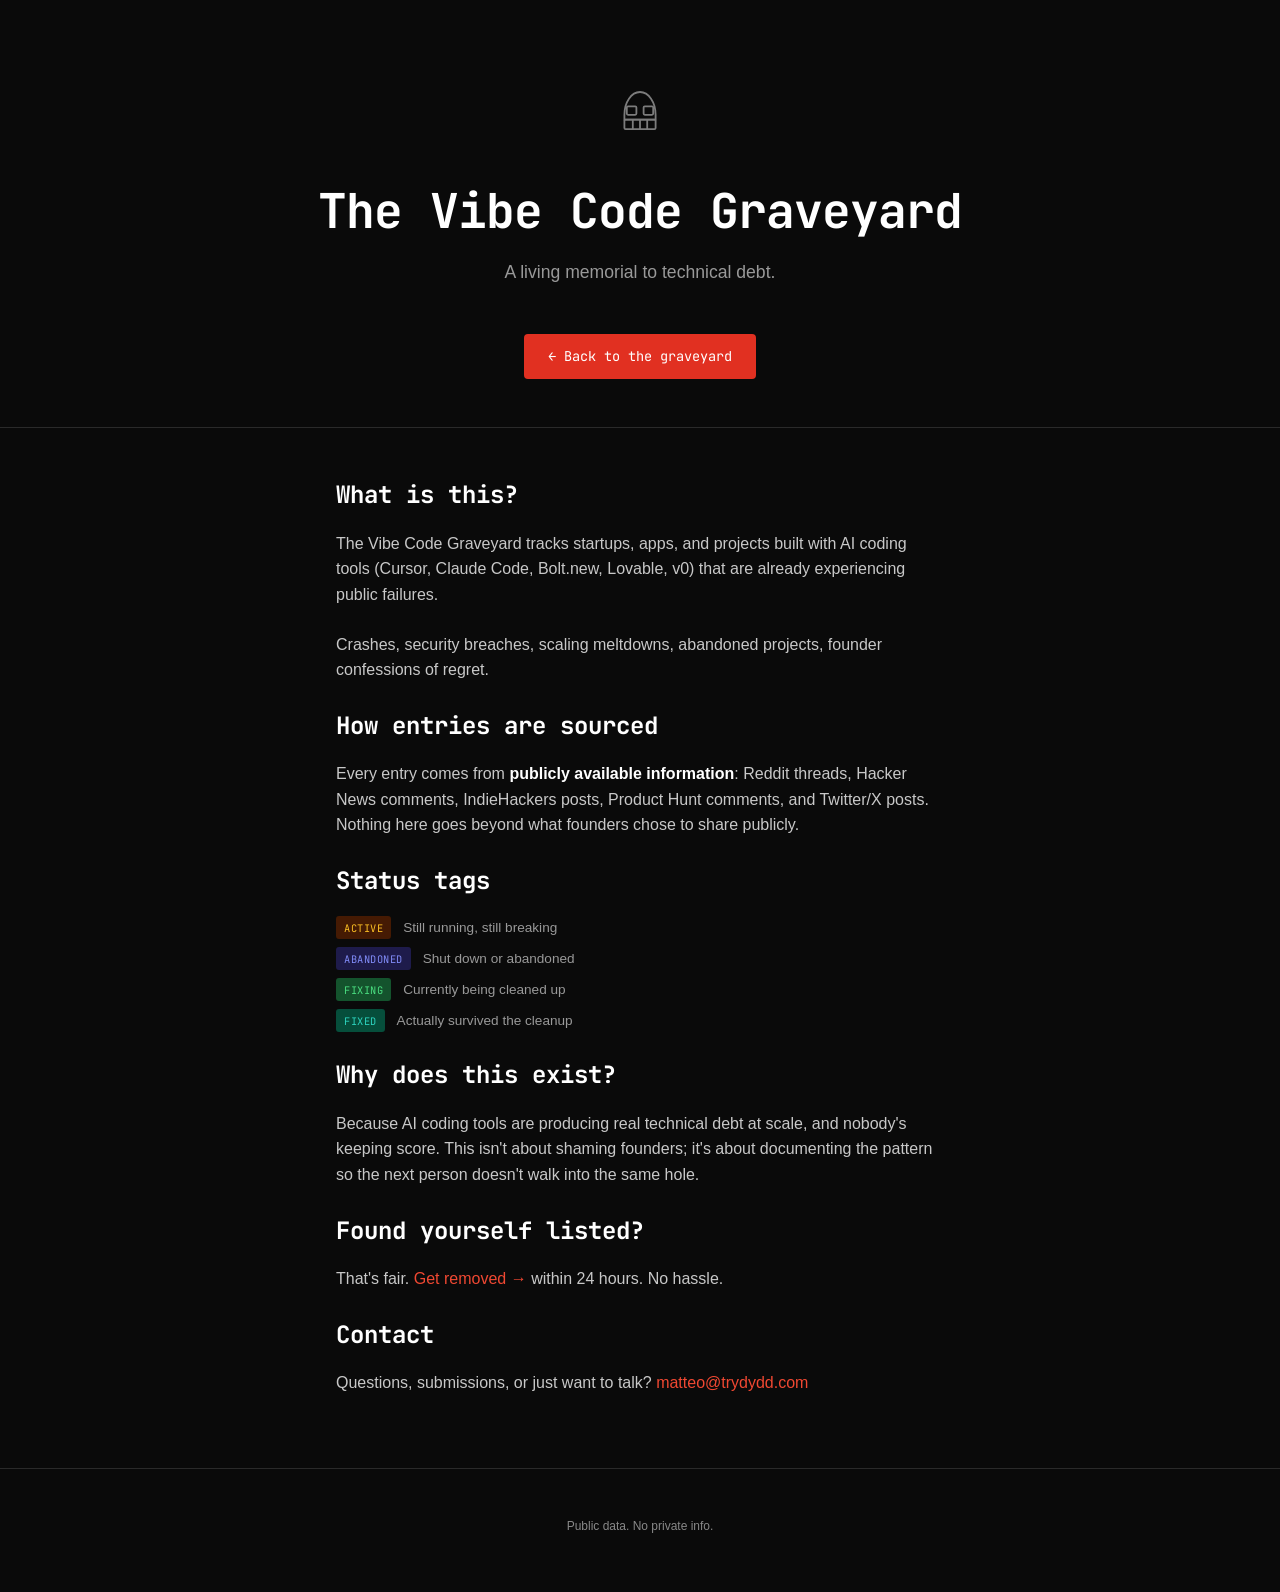
==== commit a61060c5: "Remove all em dashes from site and documentation files Replace with colons, semicolons, commas, or p" ====
--- a/about.html
+++ b/about.html
@@ -3,11 +3,11 @@
 <head>
   <meta charset="UTF-8">
   <meta name="viewport" content="width=device-width, initial-scale=1.0">
-  <title>About — The Vibe Code Graveyard</title>
-  <meta name="description" content="How the Vibe Code Graveyard works — entry sourcing, status tags, and removal policy.">
+  <title>About | The Vibe Code Graveyard</title>
+  <meta name="description" content="How the Vibe Code Graveyard works: entry sourcing, status tags, and removal policy.">
   <link rel="canonical" href="https://vibegraveyard.com/about.html">
-  <meta property="og:title" content="About — The Vibe Code Graveyard">
-  <meta property="og:description" content="How the Vibe Code Graveyard works — entry sourcing, status tags, and removal policy.">
+  <meta property="og:title" content="About | The Vibe Code Graveyard">
+  <meta property="og:description" content="How the Vibe Code Graveyard works: entry sourcing, status tags, and removal policy.">
   <meta property="og:type" content="website">
   <meta name="twitter:card" content="summary">
   <link rel="stylesheet" href="style.css">
@@ -37,7 +37,7 @@
   <main class="about-main" id="main-content">
     <h2>What is this?</h2>
     <p>
-      The Vibe Code Graveyard tracks startups, apps, and projects built with AI coding tools — Cursor, Claude Code, Bolt.new, Lovable, v0 — that are already experiencing public failures.
+      The Vibe Code Graveyard tracks startups, apps, and projects built with AI coding tools (Cursor, Claude Code, Bolt.new, Lovable, v0) that are already experiencing public failures.
     </p>
     <p>
       Crashes, security breaches, scaling meltdowns, abandoned projects, founder confessions of regret.
@@ -70,7 +70,7 @@
 
     <h2>Why does this exist?</h2>
     <p>
-      Because AI coding tools are producing real technical debt at scale, and nobody's keeping score. This isn't about shaming founders — it's about documenting the pattern so the next person doesn't walk into the same hole.
+      Because AI coding tools are producing real technical debt at scale, and nobody's keeping score. This isn't about shaming founders; it's about documenting the pattern so the next person doesn't walk into the same hole.
     </p>
 
     <h2>Found yourself listed?</h2>
--- a/style.css
+++ b/style.css
@@ -1,4 +1,4 @@
-/* === VIBE CODE GRAVEYARD — Dark, clinical, obituary aesthetic === */
+/* === VIBE CODE GRAVEYARD: Dark, clinical, obituary aesthetic === */
 
 :root {
   --bg: #0a0a0a;
@@ -40,7 +40,7 @@
 a { color: var(--accent-text); text-decoration: none; }
 a:hover { text-decoration: underline; }
 
-/* FOCUS — accessible keyboard navigation */
+/* FOCUS: accessible keyboard navigation */
 *:focus-visible {
   outline: 2px solid var(--accent);
   outline-offset: 2px;
@@ -456,7 +456,7 @@
   }
 }
 
-/* SKIP LINK — accessible keyboard navigation */
+/* SKIP LINK: accessible keyboard navigation */
 .skip-link {
   position: fixed;
   top: -100%;
@@ -474,7 +474,7 @@
   top: 0;
 }
 
-/* REDUCED MOTION — kill all transitions and animations */
+/* REDUCED MOTION: kill all transitions and animations */
 @media (prefers-reduced-motion: reduce) {
   *, *::before, *::after {
     transition-duration: 0.01ms !important;
@@ -483,7 +483,7 @@
   }
 }
 
-/* NO RESULTS — empty state */
+/* NO RESULTS: empty state */
 .no-results {
   color: var(--text-dim);
   font-family: var(--mono);
@@ -493,14 +493,14 @@
   padding: 3rem 0;
 }
 
-/* RESPONSIVE — Tablet */
+/* RESPONSIVE: Tablet */
 @media (max-width: 768px) and (min-width: 481px) {
   .entries-grid {
     grid-template-columns: repeat(2, 1fr);
   }
 }
 
-/* RESPONSIVE — Mobile */
+/* RESPONSIVE: Mobile */
 @media (max-width: 480px) {
   .entries-grid {
     grid-template-columns: 1fr;
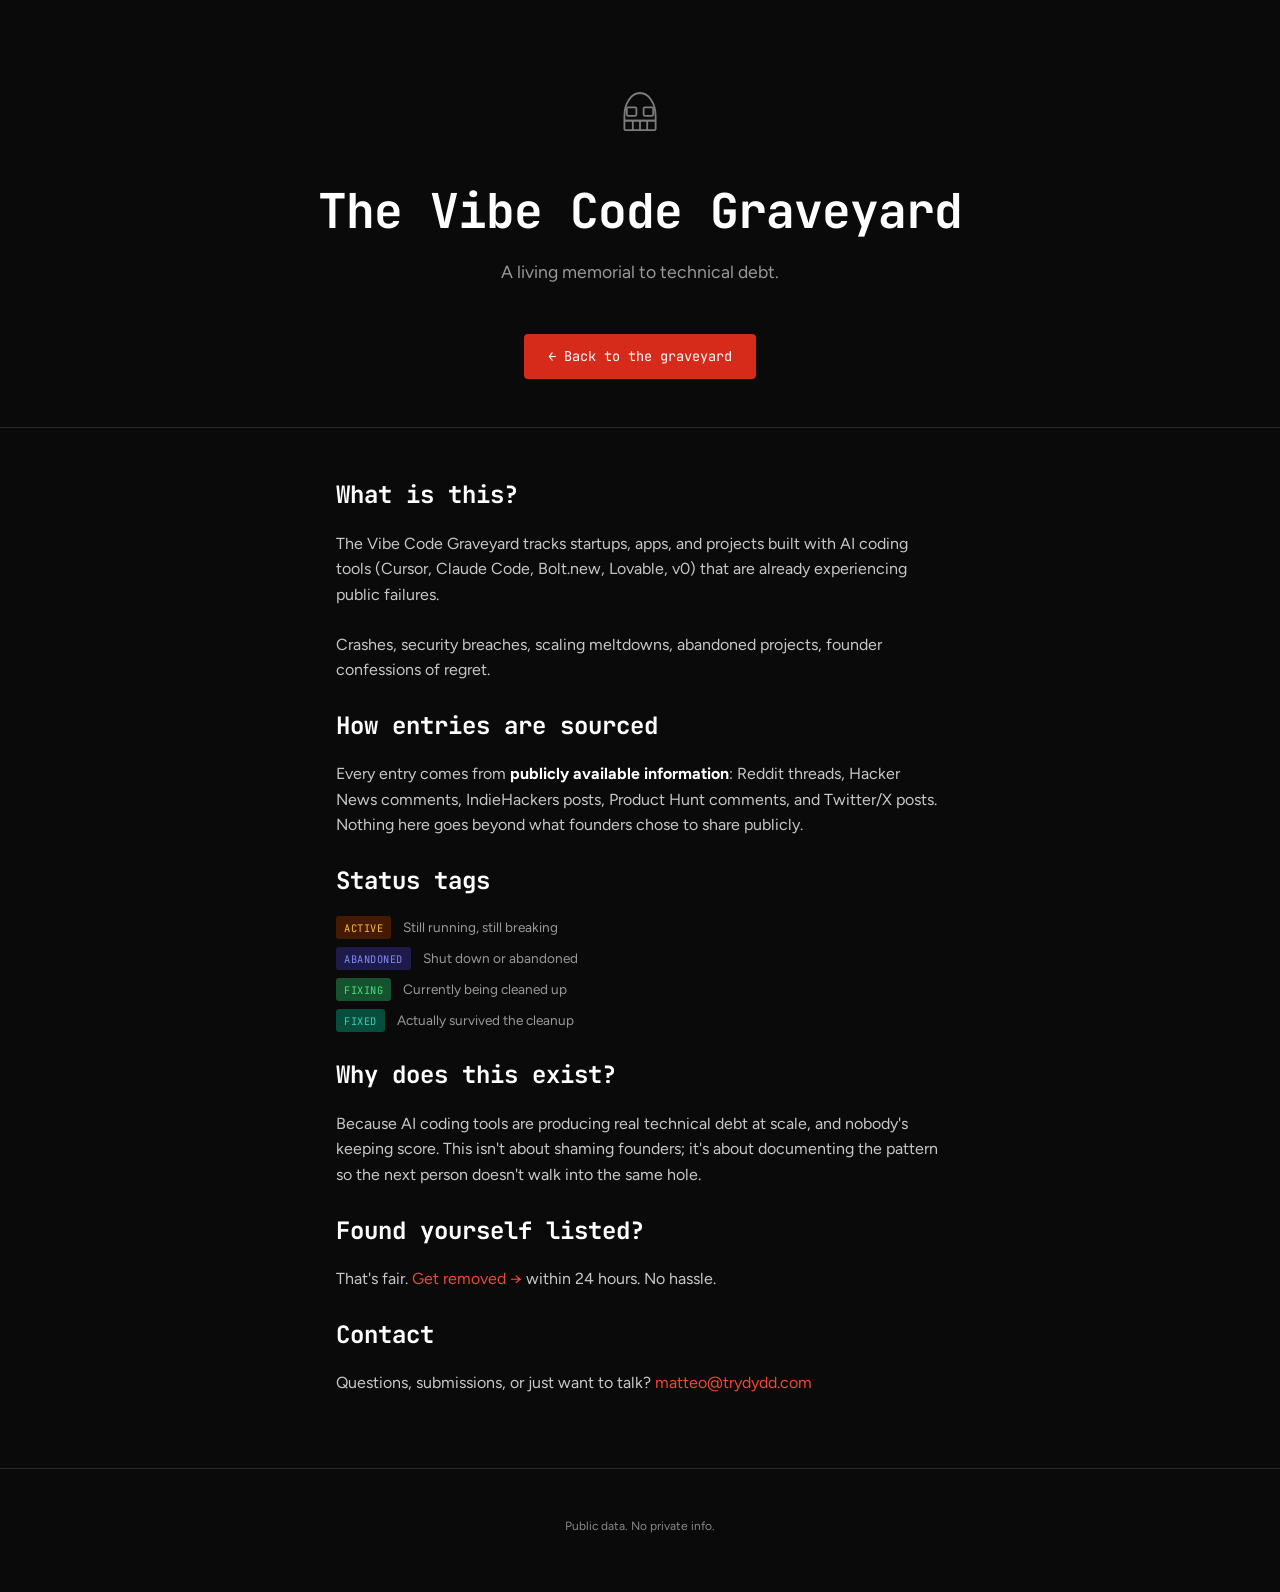
==== commit 7a8972d9: "Switch body font from system sans to Figtree Adds Figtree (wght 400/600/700) to the Google Fonts req" ====
--- a/about.html
+++ b/about.html
@@ -13,7 +13,7 @@
   <link rel="stylesheet" href="style.css">
   <link rel="preconnect" href="https://fonts.googleapis.com">
   <link rel="preconnect" href="https://fonts.gstatic.com" crossorigin>
-  <link href="https://fonts.googleapis.com/css2?family=JetBrains+Mono:wght@400;600;700&display=swap" rel="stylesheet">
+  <link href="https://fonts.googleapis.com/css2?family=Figtree:wght@400;600;700&family=JetBrains+Mono:wght@400;600;700&display=swap" rel="stylesheet">
 </head>
 <body>
   <a href="#main-content" class="skip-link">Skip to content</a>
--- a/style.css
+++ b/style.css
@@ -8,13 +8,13 @@
   --text: #c8c8c8;
   --text-dim: #999;
   --fine: #888;
-  --accent: #e13021;
+  --accent: #d62b1a;
   --accent-text: #f04832;
   --accent-hover: #b91c1c;
   --accent-dim: #7f1d1d;
   --white: #ffffff;
   --mono: 'JetBrains Mono', 'Fira Code', 'SF Mono', monospace;
-  --sans: -apple-system, BlinkMacSystemFont, 'Segoe UI', sans-serif;
+  --sans: 'Figtree', -apple-system, BlinkMacSystemFont, sans-serif;
 
   /* Status colors */
   --status-active-bg: #451a03;
@@ -100,6 +100,7 @@
   font-family: var(--mono);
   font-size: 0.85rem;
   padding: 0.75rem 1rem;
+  min-height: 44px;
   border: 1px solid var(--border);
   border-radius: 4px;
   background: transparent;
@@ -241,6 +242,7 @@
   font-family: var(--mono);
   font-size: 0.85rem;
   padding: 0.75rem 1.5rem;
+  min-height: 44px;
   background: var(--accent);
   color: var(--white);
   border-radius: 4px;
